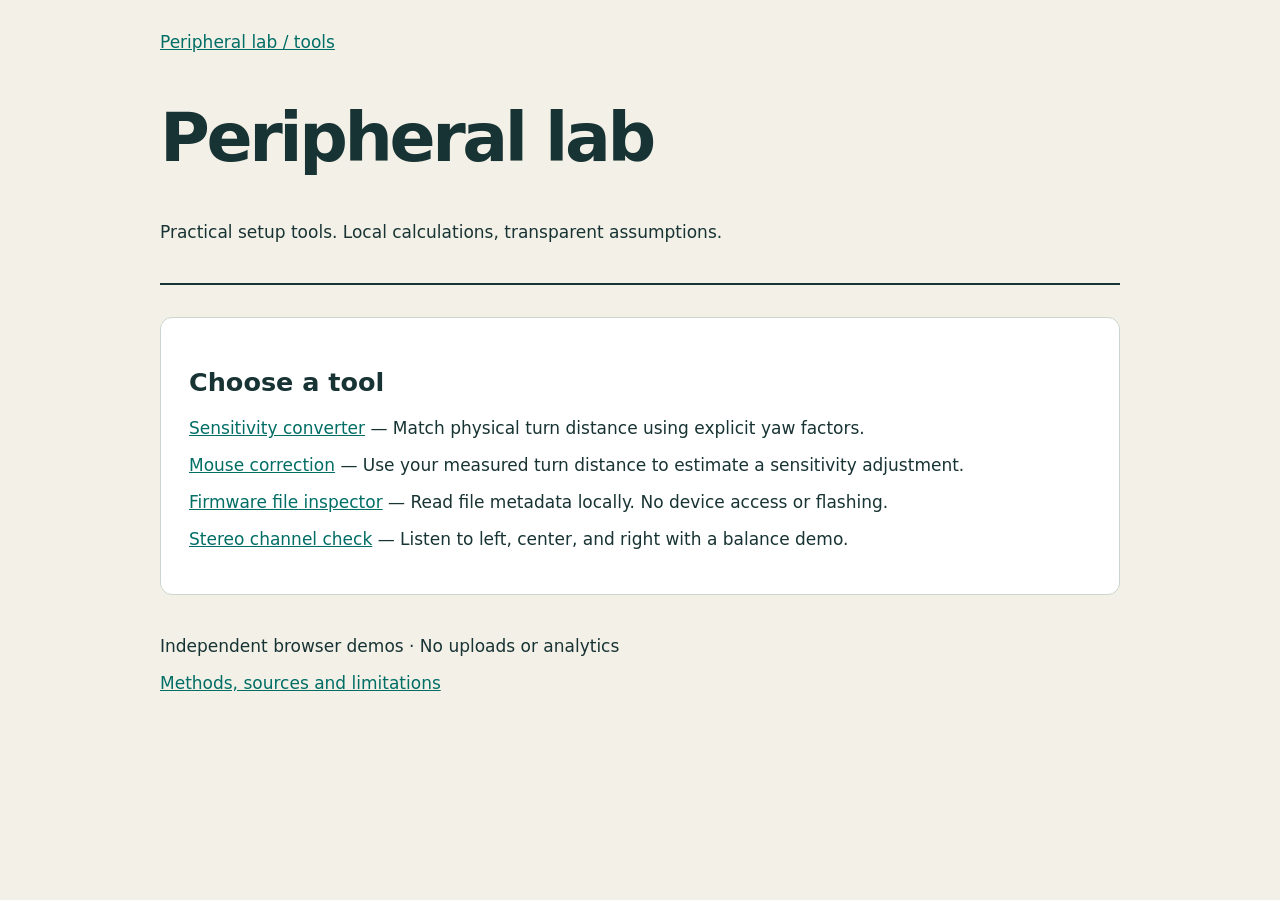
==== tools/peripheral-lab/index.html @ 9a994b69 "Add isolated peripheral setup demo tools and integration guide" ====
<!doctype html><html lang="en-US"><meta charset="utf-8"><meta name="viewport" content="width=device-width,initial-scale=1"><title>Peripheral lab | Peripheral lab</title><link rel="stylesheet" href="style.css"><header><a href="index.html">Peripheral lab / tools</a><h1>Peripheral lab</h1><p>Practical setup tools. Local calculations, transparent assumptions.</p></header><main><section><h2>Choose a tool</h2><p><a href="sensitivity.html">Sensitivity converter</a> — Match physical turn distance using explicit yaw factors.</p><p><a href="calibration.html">Mouse correction</a> — Use your measured turn distance to estimate a sensitivity adjustment.</p><p><a href="firmware.html">Firmware file inspector</a> — Read file metadata locally. No device access or flashing.</p><p><a href="stereo.html">Stereo channel check</a> — Listen to left, center, and right with a balance demo.</p></section><footer><p>Independent browser demos · No uploads or analytics</p><a href="sources.html">Methods, sources and limitations</a></footer></main><script src="app.js" defer></script></html>
---- tools/peripheral-lab/style.css ----
:root{font:17px system-ui;color:#183333;background:#f3f0e8}body{max-width:960px;margin:auto;padding:32px}a{color:#006e65}header{border-bottom:2px solid;padding-bottom:24px}h1{font-size:clamp(2rem,6vw,4rem);letter-spacing:-.05em}main{display:grid;gap:24px;margin-top:32px}section{background:#fff;padding:28px;border:1px solid #ccd5ce;border-radius:12px}label{display:block;margin:16px 0}input,select,button{font:inherit;padding:10px;max-width:100%;box-sizing:border-box}button{background:#145e54;color:white;border:0;border-radius:5px;cursor:pointer;margin:5px}output,pre{display:block;white-space:pre-wrap;overflow-wrap:anywhere;background:#edf5ee;padding:20px}input:focus,button:focus,a:focus{outline:3px solid #be7100}small{display:block;line-height:1.6}
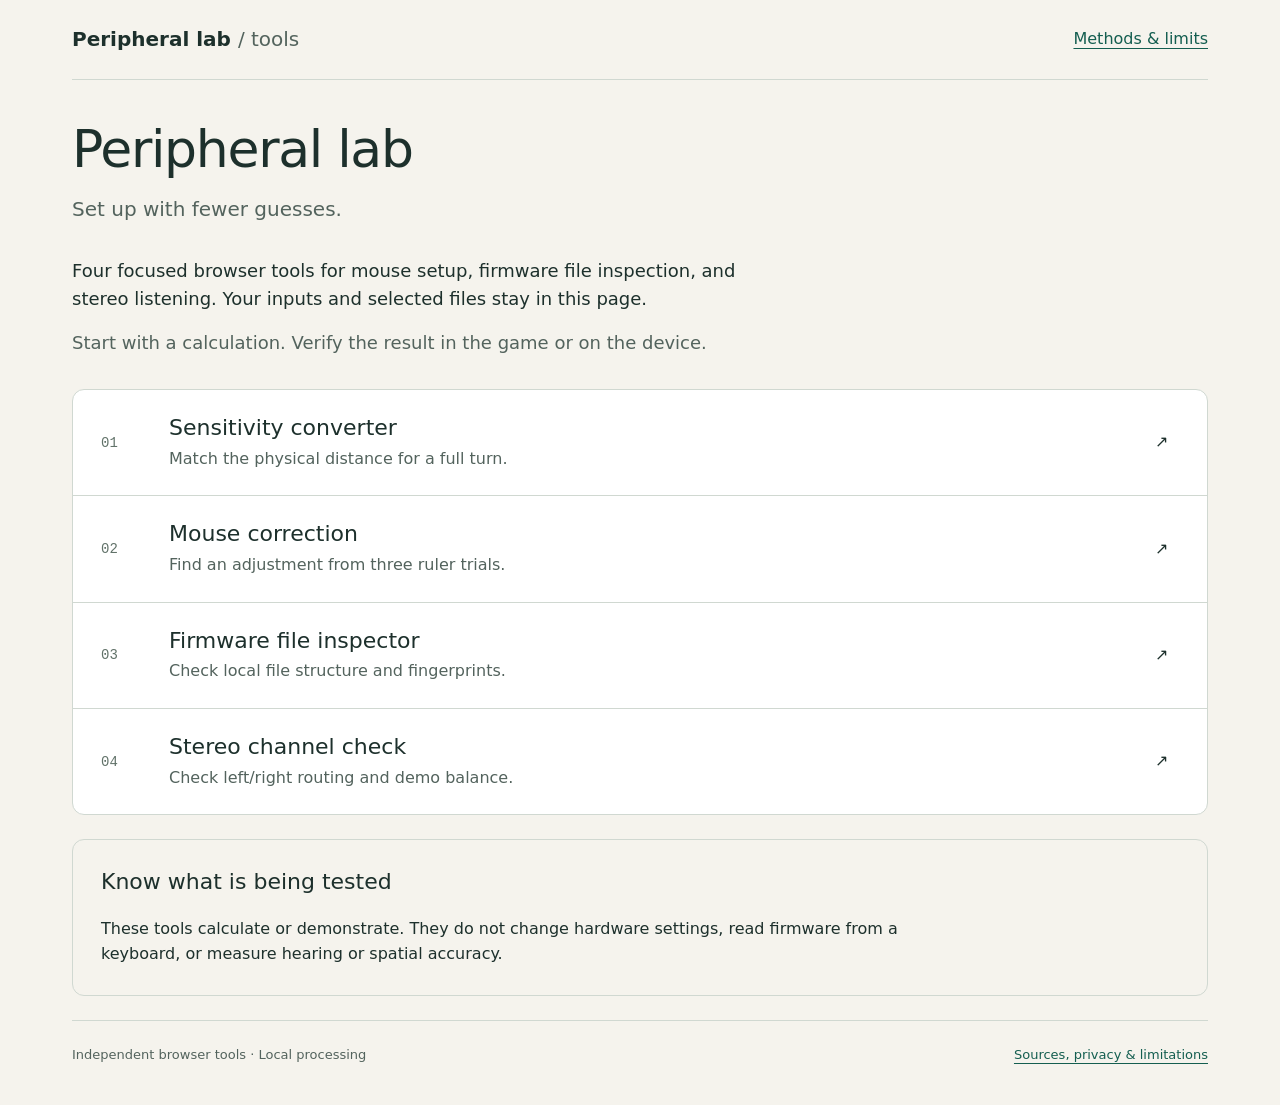
==== commit 0bcd6336: "Complete peripheral lab UI, bounded readers and verified audio demos" ====
--- a/tools/peripheral-lab/index.html
+++ b/tools/peripheral-lab/index.html
@@ -1 +1,3 @@
-<!doctype html><html lang="en-US"><meta charset="utf-8"><meta name="viewport" content="width=device-width,initial-scale=1"><title>Peripheral lab | Peripheral lab</title><link rel="stylesheet" href="style.css"><header><a href="index.html">Peripheral lab / tools</a><h1>Peripheral lab</h1><p>Practical setup tools. Local calculations, transparent assumptions.</p></header><main><section><h2>Choose a tool</h2><p><a href="sensitivity.html">Sensitivity converter</a> — Match physical turn distance using explicit yaw factors.</p><p><a href="calibration.html">Mouse correction</a> — Use your measured turn distance to estimate a sensitivity adjustment.</p><p><a href="firmware.html">Firmware file inspector</a> — Read file metadata locally. No device access or flashing.</p><p><a href="stereo.html">Stereo channel check</a> — Listen to left, center, and right with a balance demo.</p></section><footer><p>Independent browser demos · No uploads or analytics</p><a href="sources.html">Methods, sources and limitations</a></footer></main><script src="app.js" defer></script></html>+<!doctype html>
+<html lang="en-US"><head><meta charset="utf-8"><meta name="viewport" content="width=device-width,initial-scale=1"><meta name="description" content="Set up with fewer guesses."><title>Peripheral lab | Peripheral lab</title><link rel="icon" href="data:,"><link rel="stylesheet" href="style.css"></head>
+<body data-page="index"><a class="skip" href="#main">Skip to content</a><header class="site-header"><a class="wordmark" href="index.html">Peripheral lab <span>/ tools</span></a><a href="sources.html">Methods &amp; limits</a></header><main id="main"><noscript><section><p>JavaScript is required for calculations, file inspection, and audio. Enable it in this browser to use the tools. Methods and source links remain readable.</p></section></noscript><div class="page-heading"><h1>Peripheral lab</h1><p>Set up with fewer guesses.</p></div><section class="intro"><p>Four focused browser tools for mouse setup, firmware file inspection, and stereo listening. Your inputs and selected files stay in this page.</p><p class="muted">Start with a calculation. Verify the result in the game or on the device.</p></section><section class="tool-list" aria-label="Available tools"><a class="tool-row" href="sensitivity.html"><span class="tool-number">01</span><div><h2>Sensitivity converter</h2><p>Match the physical distance for a full turn.</p></div><span aria-hidden="true">↗</span></a><a class="tool-row" href="calibration.html"><span class="tool-number">02</span><div><h2>Mouse correction</h2><p>Find an adjustment from three ruler trials.</p></div><span aria-hidden="true">↗</span></a><a class="tool-row" href="firmware.html"><span class="tool-number">03</span><div><h2>Firmware file inspector</h2><p>Check local file structure and fingerprints.</p></div><span aria-hidden="true">↗</span></a><a class="tool-row" href="stereo.html"><span class="tool-number">04</span><div><h2>Stereo channel check</h2><p>Check left/right routing and demo balance.</p></div><span aria-hidden="true">↗</span></a></section><section class="note"><h2>Know what is being tested</h2><p>These tools calculate or demonstrate. They do not change hardware settings, read firmware from a keyboard, or measure hearing or spatial accuracy.</p></section></main><footer><span>Independent browser tools · Local processing</span><a href="sources.html">Sources, privacy &amp; limitations</a></footer><script src="core.js" defer></script><script src="app.js" defer></script></body></html>
--- a/tools/peripheral-lab/style.css
+++ b/tools/peripheral-lab/style.css
@@ -1 +1 @@
-:root{font:17px system-ui;color:#183333;background:#f3f0e8}body{max-width:960px;margin:auto;padding:32px}a{color:#006e65}header{border-bottom:2px solid;padding-bottom:24px}h1{font-size:clamp(2rem,6vw,4rem);letter-spacing:-.05em}main{display:grid;gap:24px;margin-top:32px}section{background:#fff;padding:28px;border:1px solid #ccd5ce;border-radius:12px}label{display:block;margin:16px 0}input,select,button{font:inherit;padding:10px;max-width:100%;box-sizing:border-box}button{background:#145e54;color:white;border:0;border-radius:5px;cursor:pointer;margin:5px}output,pre{display:block;white-space:pre-wrap;overflow-wrap:anywhere;background:#edf5ee;padding:20px}input:focus,button:focus,a:focus{outline:3px solid #be7100}small{display:block;line-height:1.6}+﻿:root{font:16px/1.55 system-ui,-apple-system,"Segoe UI",sans-serif;color:#1d302c;background:#f5f3ed;--accent:#145e50;--muted:#53635d;--line:#d0d8d1}*{box-sizing:border-box}body{margin:0 auto;max-width:1200px;padding:0 32px}a{color:var(--accent);text-underline-offset:4px}a:hover{color:#082f27}button,input,select{font:inherit}button,a,input,select{touch-action:manipulation}button:focus-visible,a:focus-visible,input:focus-visible,select:focus-visible{outline:3px solid #ae6200;outline-offset:3px}.skip{position:absolute;top:-80px;background:#fff;padding:12px;z-index:2}.skip:focus{top:8px}.site-header{display:flex;align-items:center;justify-content:space-between;gap:24px;min-height:80px;border-bottom:1px solid var(--line)}.wordmark{font-size:20px;font-weight:600;text-decoration:none;color:#1d302c}.wordmark span{font-weight:400;color:var(--muted)}nav{display:flex;flex-wrap:wrap;gap:4px 24px;padding:16px 0;border-bottom:1px solid var(--line);font-size:14px}nav a{padding:8px 0}nav a[aria-current]{font-weight:600;text-decoration-thickness:2px}.page-heading{margin:40px 0 32px}h1{font-size:clamp(32px,4.8vw,52px);font-weight:500;line-height:1.12;letter-spacing:-.025em;max-width:800px;margin:0 0 16px}h2{font-size:22px;line-height:1.3;font-weight:500;margin:0 0 20px}h3{font-size:17px;font-weight:600;margin:24px 0 12px}.page-heading p{font-size:20px;color:var(--muted);margin:0;max-width:720px}p{margin:0 0 16px}p:last-child{margin-bottom:0}section,.result-panel{min-width:0;background:#fff;border:1px solid var(--line);border-radius:12px;padding:28px;margin-bottom:24px}.intro{max-width:720px;background:transparent;border:0;padding:0;margin-bottom:32px;font-size:18px}.workbench{display:grid;grid-template-columns:minmax(0,1.3fr) minmax(0,1fr);gap:24px;align-items:start}.result-panel{background:#eaf0e9}.result-panel h2{font-size:16px;color:var(--muted);margin-bottom:24px}.fields{display:grid;grid-template-columns:1fr 1fr;gap:0 20px}label{display:block;font-size:14px;font-weight:500;margin-bottom:20px}input,select{display:block;width:100%;min-height:44px;border:1px solid #8f9e95;border-radius:6px;background:#fff;color:#1d302c;padding:8px 12px;margin-top:8px}input[type=file]{font-size:14px;padding:12px 8px}input[type=range]{padding:0;accent-color:var(--accent)}input[readonly]{background:#f2f4f0;color:#53635d}input[aria-invalid=true]{border:2px solid #a43427}small,.muted{color:var(--muted)}small{font-size:13px;font-weight:400;display:block;margin-top:8px;line-height:1.5}button{border:1px solid var(--accent);border-radius:6px;background:var(--accent);color:white;min-height:44px;padding:8px 16px;cursor:pointer;margin:0 8px 8px 0;transition:background-color 140ms}button:hover{background:#0a453a}.secondary{background:transparent;color:var(--accent);border-color:#94a99b}.secondary:hover{background:#dce7dc}button:disabled{opacity:.5;cursor:default}.result-value{font:500 clamp(28px,3vw,40px)/1.2 ui-monospace,Consolas,monospace;font-variant-numeric:tabular-nums;overflow-wrap:anywhere;margin:8px 0 4px}.result-label{color:var(--muted);font-size:14px}.result-secondary{margin-top:24px}.result-panel #download{margin-top:24px}.error{color:#902f22}.warning{border-left:3px solid #96600b;padding-left:12px;margin-top:20px;color:#6a4710}.tool-list{padding:0;overflow:hidden}.tool-row{display:grid;grid-template-columns:48px minmax(0,1fr) 24px;gap:20px;align-items:center;text-decoration:none;color:#1d302c;padding:24px 28px;border-bottom:1px solid var(--line);transition:background-color 140ms}.tool-row:last-child{border-bottom:0}.tool-row:hover{background:#eef2eb}.tool-row h2{margin:0 0 4px}.tool-row p{color:var(--muted);margin:0}.tool-number{font:14px ui-monospace,Consolas,monospace;color:#617269}.note{background:transparent}.note p,.note li{max-width:860px}li{margin-bottom:8px}pre{white-space:pre-wrap;overflow-wrap:anywhere;background:#edf1ea;border-radius:6px;padding:16px;font-size:14px}dl{margin:20px 0}dt{font-size:13px;color:var(--muted);margin-top:12px}dd{margin:4px 0 0;overflow-wrap:anywhere;font-family:ui-monospace,Consolas,monospace;font-size:14px}footer{display:flex;flex-wrap:wrap;justify-content:space-between;gap:16px;border-top:1px solid var(--line);padding:24px 0 40px;color:var(--muted);font-size:13px}.speaker-diagram{display:flex;justify-content:space-between;gap:24px;margin:16px 0 24px}.speaker-diagram span{display:grid;place-items:center;width:96px;height:112px;border:2px solid #8ba093;border-radius:16px;font:32px ui-monospace,monospace;color:#53635d}.speaker-diagram span.active{background:#145e50;color:white;border-color:#145e50}.channels{display:flex;flex-wrap:wrap}#balance-value,#volume-value{float:right;color:var(--muted)}[hidden]{display:none!important}@media(max-width:760px){body{padding:0 20px}.site-header{gap:16px;min-height:72px}.site-header>a:last-child{font-size:13px}.wordmark{font-size:17px}.wordmark span{display:none}.page-heading{margin:32px 0 24px}.page-heading p{font-size:18px}.workbench{grid-template-columns:1fr;gap:0}section,.result-panel{padding:20px}.tool-row{padding:20px;gap:12px;grid-template-columns:28px minmax(0,1fr) 16px}.tool-row h2{font-size:20px}.fields{gap:0 16px}nav{gap:0 16px}nav a{font-size:13px}}@media(max-width:400px){.fields{grid-template-columns:1fr}}@media(prefers-reduced-motion:reduce){*{transition:none!important}}@media print{button,nav,input,select,.skip{display:none}body{background:white}section,.result-panel{break-inside:avoid}.workbench{display:block}}
